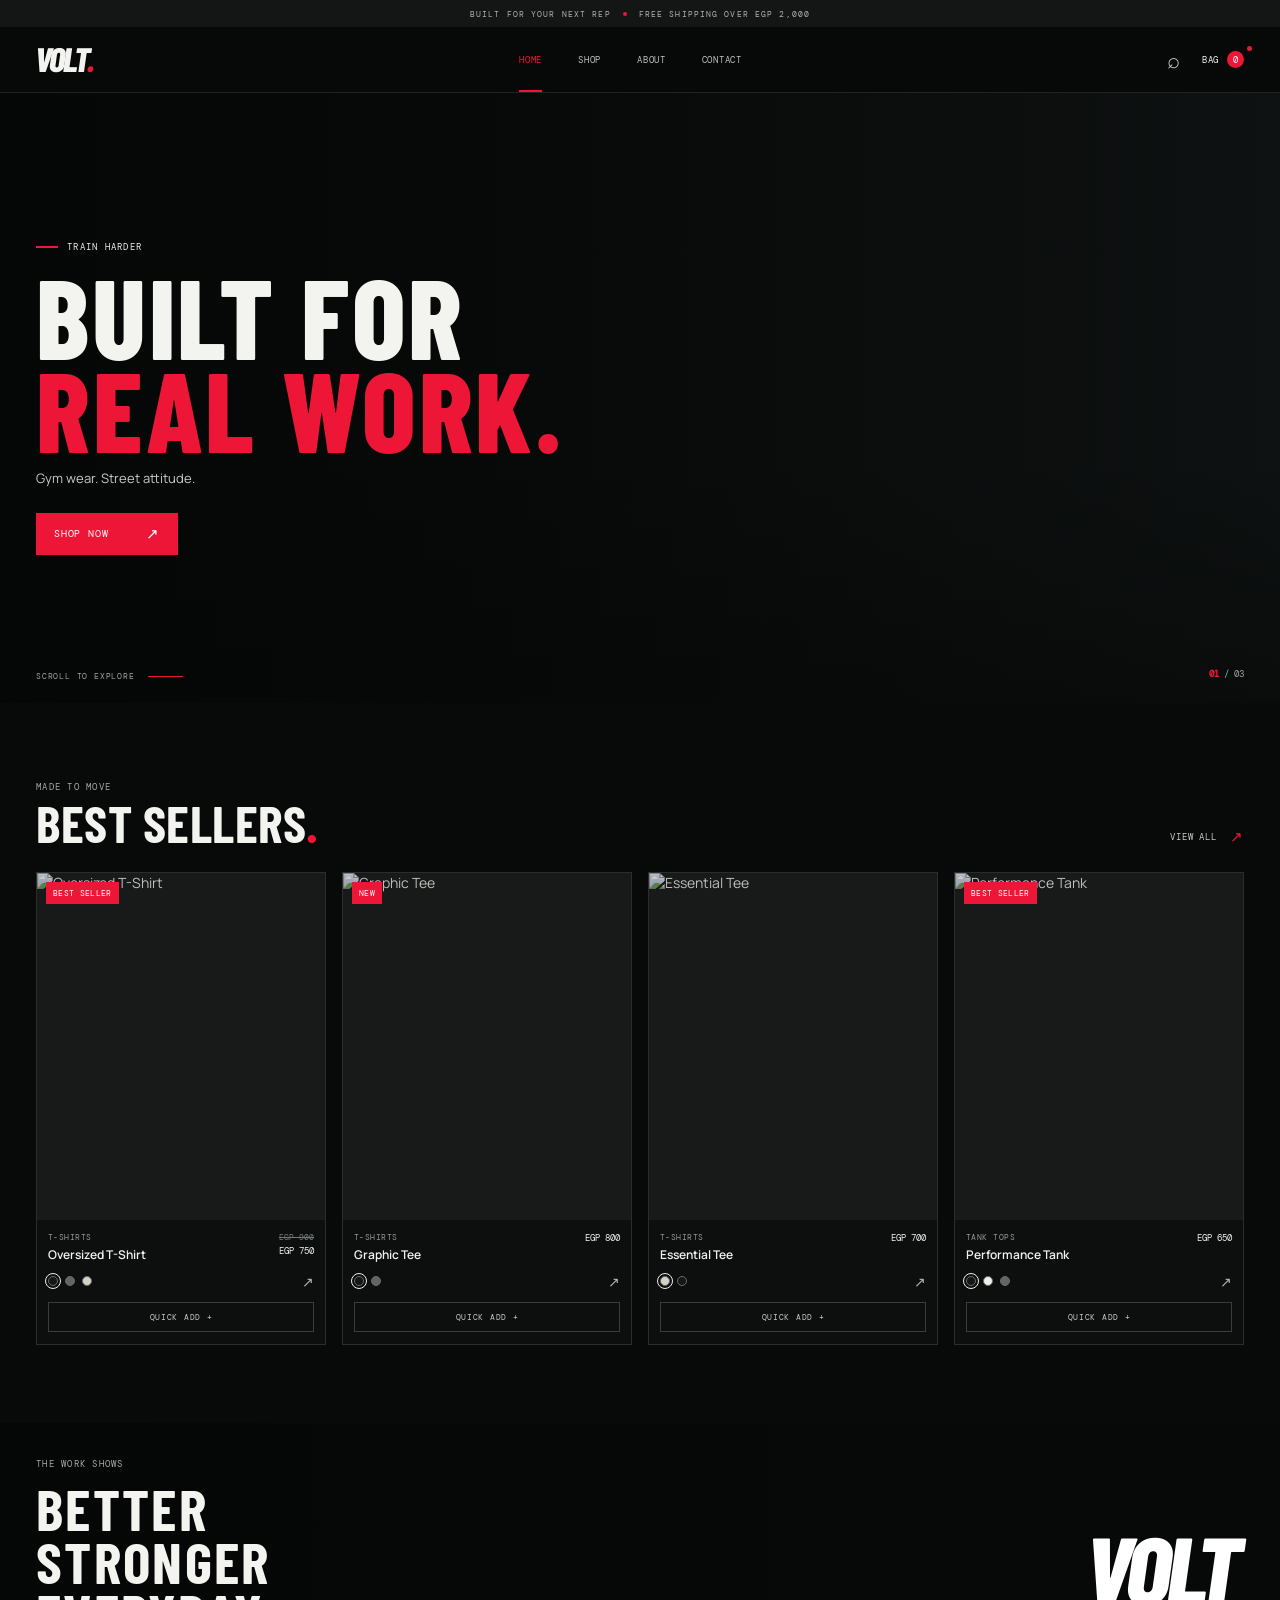
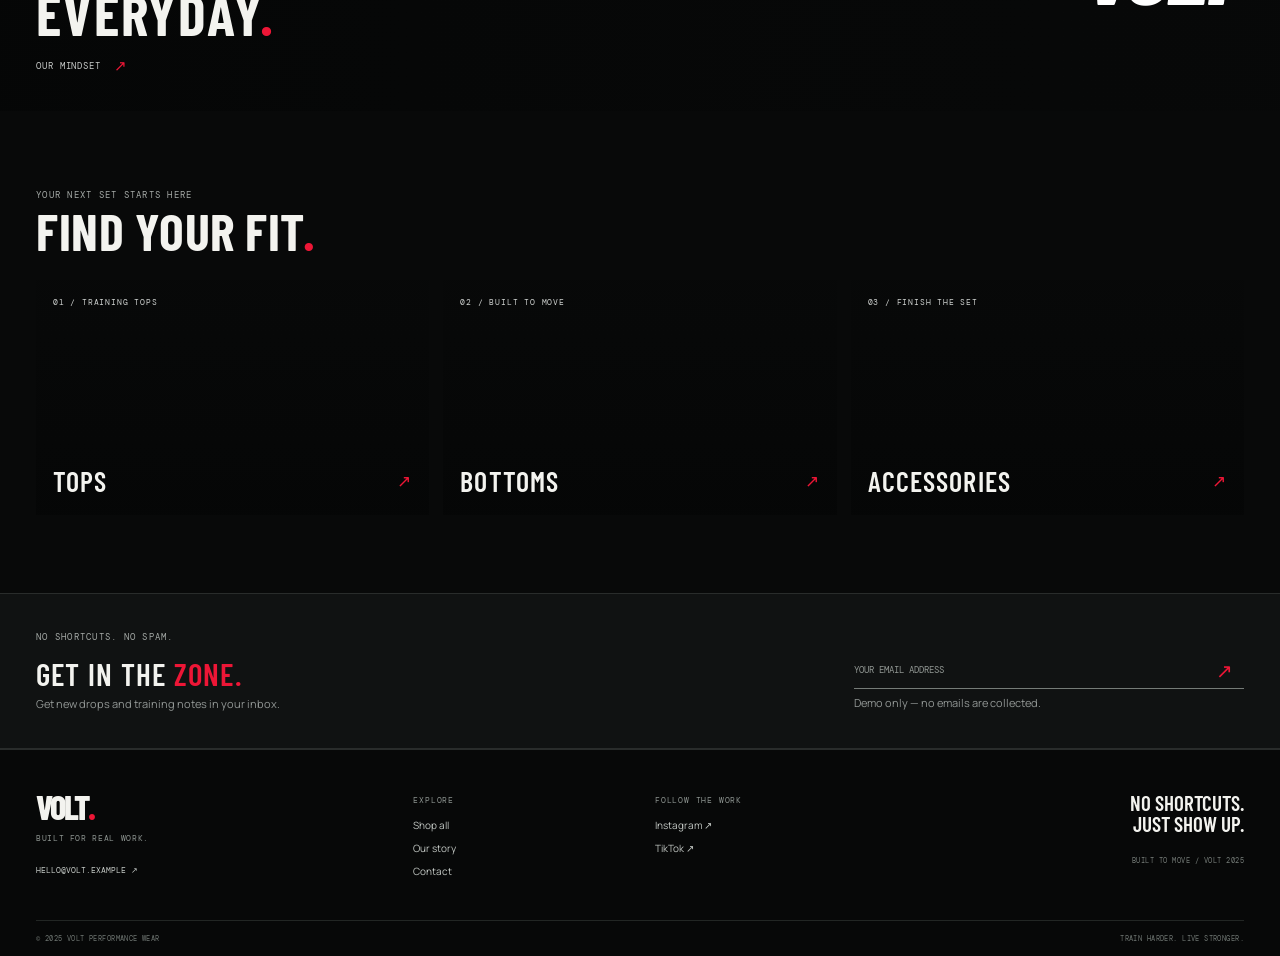
==== index.html @ fbf5b7d9 "Build VOLT storefront frontend" ====
<!doctype html>
<html lang="en">
<head>
  <meta charset="utf-8">
  <meta name="viewport" content="width=device-width, initial-scale=1">
  <meta name="theme-color" content="#080909">
  <meta name="description" content="VOLT performance wear. Gym-ready essentials for your next personal best.">
  <title>VOLT — Built for real work</title>
  <link rel="preconnect" href="https://fonts.googleapis.com">
  <link rel="preconnect" href="https://fonts.gstatic.com" crossorigin>
  <link href="https://fonts.googleapis.com/css2?family=Barlow+Condensed:wght@500;600;700;800;900&family=DM+Mono:wght@400;500&family=Manrope:wght@400;500;600;700&display=swap" rel="stylesheet">
  <link rel="stylesheet" href="assets/css/styles.css">
  <script defer src="assets/js/catalog.js"></script>
  <script defer src="assets/js/store.js"></script>
  <script defer src="assets/js/site.js"></script>
  <script defer src="assets/js/product-card.js"></script>
  <script defer src="assets/js/home.js"></script>
</head>
<body data-page="home">
  <div id="site-header"></div>
  <main>
    <section class="hero">
      <div class="hero-photo" role="img" aria-label="Athlete training in a dark gym"></div>
      <div class="hero-shade"></div>
      <div class="hero-inner wrap">
        <p class="kicker"><span></span> TRAIN HARDER</p>
        <h1>BUILT FOR<br><span>REAL WORK.</span></h1>
        <p class="hero-description">Gym wear. Street attitude.</p>
        <a class="button button-red" href="shop.html">SHOP NOW <span>↗</span></a>
      </div>
      <div class="hero-scroll"><span>SCROLL TO EXPLORE</span><i></i></div>
      <div class="hero-count"><b>01</b> / 03</div>
    </section>

    <section class="section wrap" aria-labelledby="best-sellers-title">
      <div class="section-head"><div><p class="eyebrow">MADE TO MOVE</p><h2 id="best-sellers-title">BEST SELLERS<span class="red-dot">.</span></h2></div><a class="arrow-link" href="shop.html">VIEW ALL <span>↗</span></a></div>
      <div class="product-grid" id="home-products"></div>
    </section>

    <section class="impact-banner impact-home">
      <div class="impact-shade"></div>
      <div class="impact-content wrap"><p class="eyebrow">THE WORK SHOWS</p><h2>BETTER<br>STRONGER<br>EVERYDAY<span>.</span></h2><a class="arrow-link" href="about.html">OUR MINDSET <span>↗</span></a></div>
      <div class="impact-mark">VOLT</div>
    </section>

    <section class="section wrap category-section">
      <div class="section-head"><div><p class="eyebrow">YOUR NEXT SET STARTS HERE</p><h2>FIND YOUR FIT<span class="red-dot">.</span></h2></div></div>
      <div class="category-grid">
          <a class="category-tile category-tops" href="shop.html?category=T-Shirts"><span>01 / TRAINING TOPS</span><b>TOPS <i>↗</i></b></a>
          <a class="category-tile category-bottoms" href="shop.html?category=Shorts"><span>02 / BUILT TO MOVE</span><b>BOTTOMS <i>↗</i></b></a>
        <a class="category-tile category-accessories" href="shop.html?category=Accessories"><span>03 / FINISH THE SET</span><b>ACCESSORIES <i>↗</i></b></a>
      </div>
    </section>

    <section class="newsletter-band"><div class="wrap newsletter-inner"><div><p class="eyebrow">NO SHORTCUTS. NO SPAM.</p><h2>GET IN THE <span>ZONE.</span></h2><p>Get new drops and training notes in your inbox.</p></div><form class="newsletter-form" data-demo-form><label class="sr-only" for="newsletter-email">Email address</label><input id="newsletter-email" type="email" required placeholder="YOUR EMAIL ADDRESS"><button type="submit" aria-label="Join newsletter">↗</button><p class="form-note" role="status">Demo only — no emails are collected.</p></form></div></section>
  </main>
  <div id="site-footer"></div>
</body>
</html>
---- assets/css/styles.css ----
/* 1. Colors, Fonts, And Basic Page Rules */
:root {
  --background: #080909;
  --panel: #111313;
  --panel-light: #171919;
  --text: #f3f3ef;
  --muted: #929795;
  --line: #292c2b;
  --red: #ed1636;
  --red-dark: #bc112b;
  --display-font: "Barlow Condensed", Impact, sans-serif;
  --body-font: "Manrope", Arial, sans-serif;
  --mono-font: "DM Mono", monospace;
}

* { box-sizing: border-box; }
html { scroll-behavior: smooth; }
body { margin: 0; background: var(--background); color: var(--text); font-family: var(--body-font); font-size: 14px; }
body, button, input, select, textarea { font-family: var(--body-font); }
button, input, select, textarea { color: inherit; }
button { cursor: pointer; }
a { color: inherit; text-decoration: none; }
img { display: block; max-width: 100%; }
.wrap { width: min(1240px, calc(100% - 72px)); margin-inline: auto; }
.hidden { display: none !important; }
.sr-only { position: absolute; width: 1px; height: 1px; padding: 0; margin: -1px; overflow: hidden; clip: rect(0, 0, 0, 0); white-space: nowrap; border: 0; }

/* 2. Announcement Bar And Navigation Bar */
.announcement { height: 27px; display: flex; justify-content: center; align-items: center; gap: 12px; background: #141616; color: #b0b4b2; font: 8px var(--mono-font); letter-spacing: .14em; }
.announcement i { width: 4px; height: 4px; background: var(--red); border-radius: 50%; }
.site-header { position: sticky; z-index: 20; top: 0; background: rgba(8, 9, 9, .95); border-bottom: 1px solid #202322; backdrop-filter: blur(12px); }
.nav-bar { height: 65px; display: flex; align-items: center; justify-content: space-between; }
.wordmark { font: 800 34px/.9 var(--display-font); letter-spacing: -.055em; transform: skew(-8deg); }
.wordmark span { color: var(--red); }
.main-nav { display: flex; align-items: center; gap: 36px; height: 100%; }
.main-nav a { position: relative; height: 100%; display: flex; align-items: center; color: #bfc2bf; font: 9px var(--mono-font); letter-spacing: .08em; transition: color .2s; }
.main-nav a::after { content: ""; position: absolute; bottom: 0; left: 0; width: 100%; height: 2px; background: var(--red); transform: scaleX(0); transform-origin: left; transition: transform .2s; }
.main-nav a:hover, .main-nav a.active { color: var(--red); }
.main-nav a.active::after, .main-nav a:hover::after { transform: scaleX(1); }
.nav-actions { display: flex; align-items: center; gap: 22px; }
.icon-link { color: #c9ccca; font-size: 22px; line-height: 1; }
.bag-link { position: relative; display: flex; align-items: center; gap: 8px; font: 9px var(--mono-font); letter-spacing: .06em; }
.bag-link #bag-count { min-width: 17px; height: 17px; display: grid; place-items: center; border-radius: 50%; background: var(--red); color: white; font-size: 9px; }
.bag-dot { position: absolute; top: -5px; right: -8px; width: 5px; height: 5px; border-radius: 50%; background: var(--red); }
.menu-toggle { display: none; }

/* 3. Buttons, Headings, And Shared Section Layout */
.button { min-height: 42px; display: inline-flex; align-items: center; justify-content: space-between; gap: 24px; padding: 0 17px; border: 1px solid transparent; font: 10px var(--mono-font); letter-spacing: .08em; transition: background .2s, color .2s, transform .2s; }
.button span { font-size: 15px; }
.button-red { background: var(--red); color: #fff; }
.button-red:hover { background: #ff2949; transform: translateY(-2px); }
.button-outline { background: transparent; border-color: #646a67; }
.button-outline:hover { border-color: var(--red); color: var(--red); }
.section { padding-block: 78px; }
.eyebrow, .kicker { margin: 0 0 12px; color: #a5aaa7; font: 9px var(--mono-font); letter-spacing: .14em; }
.kicker { display: flex; align-items: center; gap: 9px; color: #eee; }
.kicker span { width: 22px; height: 2px; display: inline-block; background: var(--red); }
.section-head { display: flex; align-items: end; justify-content: space-between; gap: 20px; margin-bottom: 25px; }
.section-head .eyebrow { margin-bottom: 6px; }
.section-head h2, .page-title-row h1, .about-hero h1 { margin: 0; font: 700 clamp(32px, 4.4vw, 52px)/.92 var(--display-font); letter-spacing: .01em; }
.red-dot, .section-head h2 span, .order-summary h2 span { color: var(--red); }
.arrow-link { display: inline-flex; align-items: center; gap: 13px; color: #c9ccca; font: 9px var(--mono-font); letter-spacing: .1em; transition: color .2s; }
.arrow-link span { color: var(--red); font-size: 15px; }
.arrow-link:hover { color: var(--red); }

/* 4. Home Page Hero */
.hero { position: relative; min-height: min(600px, 66vw); min-height: clamp(430px, 58vw, 610px); display: flex; align-items: center; overflow: hidden; background: #101313; }
.hero-photo, .hero-shade { position: absolute; inset: 0; }
.hero-photo { background: url("https://images.unsplash.com/photo-1583454110551-21f2fa2afe61?auto=format&fit=crop&w=2000&q=90") center 40%/cover no-repeat; filter: saturate(.58); }
.hero-shade { background: linear-gradient(90deg, rgba(5, 6, 6, .96) 0%, rgba(5, 6, 6, .8) 36%, rgba(5, 6, 6, .1) 100%), linear-gradient(0deg, rgba(4, 5, 5, .45), transparent 40%); }
.hero-inner { position: relative; z-index: 1; padding-block: 65px; }
.hero h1, .about-hero h1 { margin: 16px 0 14px; font: 800 clamp(60px, 9.2vw, 112px)/.83 var(--display-font); letter-spacing: .025em; }
.hero h1 span { color: var(--red); }
.hero-description { margin: 0 0 26px; color: #c8ccca; font-size: 13px; }
.hero .button { min-width: 142px; }
.hero-scroll { position: absolute; bottom: 22px; left: max(36px, calc((100vw - 1240px)/2)); display: flex; align-items: center; gap: 13px; color: #a1a6a3; font: 8px var(--mono-font); letter-spacing: .1em; }
.hero-scroll i { width: 35px; height: 1px; background: var(--red); }
.hero-count { position: absolute; bottom: 23px; right: max(36px, calc((100vw - 1240px)/2)); color: #a1a6a3; font: 9px var(--mono-font); }
.hero-count b { color: var(--red); }

/* 5. Product Cards */
.product-grid { display: grid; grid-template-columns: repeat(4, minmax(0, 1fr)); gap: 16px; }
.product-card { min-width: 0; padding: 0 0 12px; border: 1px solid #292d2c; background: #0d0f0f; transition: border-color .2s, transform .2s; }
.product-card:hover { border-color: #565b58; transform: translateY(-2px); }
.product-image { position: relative; display: block; aspect-ratio: .83; overflow: hidden; background: #171a19; }
.product-image img { width: 100%; height: 100%; object-fit: cover; filter: brightness(.78) saturate(.7); transition: transform .4s, filter .3s; }
.product-card:hover .product-image img { transform: scale(1.04); filter: brightness(.9) saturate(.85); }
.product-badge { position: absolute; top: 9px; left: 9px; padding: 6px 7px; background: var(--red); color: white; font: 8px var(--mono-font); letter-spacing: .04em; }
.quick-view { position: absolute; right: 0; bottom: 0; left: 0; display: flex; align-items: center; justify-content: space-between; padding: 10px 12px; background: rgba(8, 9, 9, .88); font: 8px var(--mono-font); letter-spacing: .08em; transform: translateY(100%); transition: transform .2s; }
.quick-view b { color: var(--red); font-size: 15px; }
.product-card:hover .quick-view { transform: translateY(0); }
.product-card-info { display: flex; justify-content: space-between; gap: 8px; padding: 12px 11px 0; }
.product-category { margin: 0 0 4px; color: var(--muted); font: 8px var(--mono-font); letter-spacing: .06em; text-transform: uppercase; }
.product-card h3 { margin: 0; font-size: 12px; font-weight: 600; }
.product-prices { display: flex; flex-direction: column; align-items: end; gap: 3px; white-space: nowrap; font: 9px var(--mono-font); }
.product-prices del { color: #747a77; font-size: 8px; }
.product-card-bottom { display: flex; justify-content: space-between; align-items: center; padding: 9px 11px 0; }
.mini-swatches, .detail-colors { display: flex; align-items: center; gap: 7px; }
.mini-swatch { width: 10px; height: 10px; display: inline-block; border: 1px solid #666d69; border-radius: 50%; background: var(--swatch); }
.mini-swatch.selected { outline: 1px solid #eee; outline-offset: 2px; }
.card-arrow { color: #aeb3b0; font-size: 14px; }
.quick-add { width: calc(100% - 22px); margin: 11px 11px 0; padding: 9px 5px; border: 1px solid #393e3b; background: transparent; color: #c5c9c6; font: 8px var(--mono-font); letter-spacing: .09em; transition: border .2s, color .2s, background .2s; }
.quick-add:hover { border-color: var(--red); background: var(--red); color: white; }

/* 6. Home Page Categories And Brand Banners */
.impact-banner { position: relative; min-height: 270px; display: flex; align-items: center; overflow: hidden; background: #111414; }
.impact-home { background: url("https://images.unsplash.com/photo-1534438327276-14e5300c3a48?auto=format&fit=crop&w=1800&q=85") center 50%/cover no-repeat; }
.impact-cart { min-height: 210px; margin-top: 75px; background: url("https://images.unsplash.com/photo-1583454110551-21f2fa2afe61?auto=format&fit=crop&w=1700&q=85") center 44%/cover no-repeat; }
.impact-shade { position: absolute; inset: 0; background: linear-gradient(90deg, rgba(5, 6, 6, .93), rgba(5, 6, 6, .44) 60%, rgba(5, 6, 6, .25)); }
.impact-content { position: relative; z-index: 1; padding-block: 35px; }
.impact-content h2 { margin: 0 0 14px; font: 700 clamp(32px, 5vw, 58px)/.91 var(--display-font); letter-spacing: .04em; }
.impact-content h2 span { color: var(--red); }
.impact-mark { position: absolute; right: max(40px, calc((100vw - 1240px)/2)); color: white; font: 800 clamp(40px, 8vw, 95px) var(--display-font); letter-spacing: -.05em; transform: skew(-8deg); }
.category-grid { display: grid; grid-template-columns: repeat(3, 1fr); gap: 14px; }
.category-tile { position: relative; min-height: 235px; display: flex; flex-direction: column; justify-content: space-between; padding: 17px; overflow: hidden; background-position: center; background-size: cover; isolation: isolate; }
.category-tile::before { position: absolute; z-index: -1; inset: 0; content: ""; background: linear-gradient(0deg, rgba(5, 6, 6, .9), rgba(5, 6, 6, .15)); transition: background .2s; }
.category-tile:hover::before { background: linear-gradient(0deg, rgba(5, 6, 6, .9), rgba(5, 6, 6, .4)); }
.category-tile span { color: #d0d3d1; font: 8px var(--mono-font); letter-spacing: .1em; }
.category-tile b { display: flex; justify-content: space-between; align-items: center; font: 600 28px var(--display-font); letter-spacing: .04em; }
.category-tile i { color: var(--red); font: normal 17px var(--body-font); }
.category-tops { background-image: url("https://images.unsplash.com/photo-1521572163474-6864f9cf17ab?auto=format&fit=crop&w=800&q=85"); }
.category-bottoms { background-image: url("https://images.unsplash.com/photo-1591195853828-11db59a44f6b?auto=format&fit=crop&w=800&q=85"); }
.category-accessories { background-image: url("https://images.unsplash.com/photo-1553062407-98eeb64c6a62?auto=format&fit=crop&w=800&q=85"); }
.newsletter-band { padding-block: 37px; border-block: 1px solid var(--line); background: #101212; }
.newsletter-inner { display: flex; justify-content: space-between; align-items: center; gap: 35px; }
.newsletter-inner h2 { margin: 0 0 4px; font: 600 31px var(--display-font); letter-spacing: .04em; }
.newsletter-inner h2 span { color: var(--red); }
.newsletter-inner p:not(.eyebrow) { margin: 0; color: var(--muted); font-size: 11px; }
.newsletter-form { position: relative; width: min(390px, 45%); display: flex; border-bottom: 1px solid #757b77; }
.newsletter-form input { flex: 1; min-width: 0; padding: 12px 0; border: 0; outline: 0; background: none; font: 9px var(--mono-font); }
.newsletter-form input::placeholder { color: #919793; }
.newsletter-form button { width: 39px; border: 0; background: none; color: var(--red); font-size: 20px; }
.newsletter-form .form-note { position: absolute; top: 100%; left: 0; padding-top: 7px; color: #747b77; font-size: 9px; }

/* 7. Shop Page And Filters */
.page-main { padding-top: 47px; padding-bottom: 80px; }
.page-title-row { display: flex; align-items: end; justify-content: space-between; gap: 25px; margin-bottom: 33px; }
.page-title-row .eyebrow { margin-bottom: 9px; }
.page-title-row h1 { font-size: clamp(48px, 7vw, 78px); }
.page-title-note { margin: 0 0 5px; color: var(--muted); font: 8px var(--mono-font); letter-spacing: .1em; }
.shop-layout { display: grid; grid-template-columns: 190px minmax(0, 1fr); gap: 28px; }
.filters { align-self: start; padding: 0 15px 15px 0; border-right: 1px solid var(--line); }
.filter-head { display: flex; justify-content: space-between; align-items: center; padding-bottom: 13px; border-bottom: 1px solid var(--line); }
.filter-head h2 { margin: 0; font: 600 14px var(--display-font); letter-spacing: .08em; }
.filter-head button, .cart-items-heading button { padding: 4px 0; border: 0; background: none; color: #9da29f; font: 8px var(--mono-font); }
.filter-head button:hover, .cart-items-heading button:hover { color: var(--red); }
.filter-group { padding: 17px 0; border-bottom: 1px solid var(--line); }
.filter-group h3 { margin: 0 0 12px; color: #d1d4d2; font: 9px var(--mono-font); letter-spacing: .08em; }
.filter-options { display: flex; flex-direction: column; gap: 9px; }
.category-filter { display: flex; justify-content: space-between; padding: 0; border: 0; background: none; color: #9da29f; text-align: left; font-size: 10px; }
.category-filter span { color: #666d69; font: 8px var(--mono-font); }
.category-filter.selected, .category-filter:hover { color: var(--red); }
.size-filter-list { display: flex; flex-wrap: wrap; gap: 6px; }
.filter-check input, .color-filter input { position: absolute; width: 1px; height: 1px; opacity: 0; }
.filter-check span { min-width: 29px; height: 28px; display: grid; place-items: center; border: 1px solid #3b403e; color: #b4b9b6; font: 8px var(--mono-font); cursor: pointer; }
.filter-check input:checked + span, .filter-check input:focus-visible + span { border-color: var(--red); color: var(--red); }
.color-filter-list { display: flex; flex-wrap: wrap; gap: 9px 12px; }
.color-filter { position: relative; display: flex; align-items: center; gap: 6px; cursor: pointer; }
.color-filter span { width: 13px; height: 13px; border: 1px solid #6a706c; border-radius: 50%; background: var(--swatch); }
.color-filter input:checked + span { outline: 1px solid white; outline-offset: 2px; }
.color-filter small { color: #a1a6a3; font-size: 8px; }
.price-range { width: 100%; height: 3px; accent-color: var(--red); cursor: pointer; }
.price-labels { display: flex; justify-content: space-between; margin-top: 9px; color: #969c98; font: 8px var(--mono-font); }
.filter-note { margin: 16px 0 0; color: #656c68; font: 7px/1.6 var(--mono-font); letter-spacing: .05em; }
.shop-tools { display: flex; justify-content: space-between; align-items: center; gap: 18px; padding-bottom: 12px; border-bottom: 1px solid var(--line); }
.shop-search { width: min(300px, 50%); display: flex; align-items: center; gap: 9px; }
.search-icon { color: var(--red); font-size: 19px; }
.shop-search input { width: 100%; padding: 8px 0; border: 0; outline: 0; background: transparent; font: 8px var(--mono-font); letter-spacing: .06em; }
.shop-search input::placeholder { color: #8b918e; }
.sort-select { display: flex; align-items: center; gap: 8px; color: #919793; font: 8px var(--mono-font); }
.sort-select select { padding: 7px 20px 7px 5px; border: 0; background: #0c0e0e; color: var(--text); font: 9px var(--body-font); }
.active-filters { min-height: 8px; display: flex; gap: 6px; padding-top: 10px; }
.active-filter { padding: 4px 7px; border: 1px solid #444946; color: #aeb3b0; font: 8px var(--mono-font); }
.results-meta { display: flex; justify-content: space-between; margin: 8px 0 13px; color: #929894; font: 8px var(--mono-font); letter-spacing: .07em; }
.shop-grid { grid-template-columns: repeat(3, minmax(0, 1fr)); gap: 13px; }
.no-results { min-height: 340px; display: flex; flex-direction: column; align-items: center; justify-content: center; text-align: center; }
.no-results-mark { color: var(--red); font: 700 40px var(--display-font); }
.no-results h2 { margin: 10px 0; font: 600 23px var(--display-font); }
.no-results p { margin: 0 0 18px; color: var(--muted); font-size: 11px; }

/* 8. Product Detail Page */
.product-page { padding-top: 23px; }
.breadcrumbs { display: flex; gap: 9px; margin-bottom: 21px; color: #7f8581; font: 8px var(--mono-font); }
.breadcrumbs a { color: #c8ccca; }
.product-detail { display: grid; grid-template-columns: 1.08fr .92fr; gap: 6%; align-items: start; }
.product-gallery { position: relative; display: grid; grid-template-columns: 62px minmax(0, 1fr); gap: 10px; }
.thumbnail-list { display: flex; flex-direction: column; gap: 8px; }
.thumbnail-button { aspect-ratio: .83; padding: 0; border: 1px solid #343937; background: var(--panel); overflow: hidden; }
.thumbnail-button.selected { border-color: var(--red); }
.thumbnail-button img { width: 100%; height: 100%; object-fit: cover; opacity: .7; }
.thumbnail-button.selected img { opacity: 1; }
.main-product-image { aspect-ratio: .84; overflow: hidden; background: var(--panel); }
.main-product-image img { width: 100%; height: 100%; object-fit: cover; filter: saturate(.72); }
.gallery-count { position: absolute; right: 11px; bottom: 11px; padding: 6px; background: rgba(5, 6, 6, .76); color: #d5d8d6; font: 8px var(--mono-font); }
.product-information { padding-top: 8px; }
.product-information h1 { margin: 0; font: 600 clamp(34px, 4vw, 49px)/.95 var(--display-font); letter-spacing: .025em; text-transform: uppercase; }
.rating-line { display: flex; align-items: center; gap: 10px; margin: 12px 0 17px; }
.rating-line span { color: var(--red); letter-spacing: 2px; }
.rating-line i { color: #676d69; font-style: normal; }
.rating-line small { color: #929895; font: 8px var(--mono-font); }
.detail-price { display: flex; align-items: center; gap: 10px; margin: 0 0 16px; font: 16px var(--mono-font); }
.detail-price del { color: #777d79; font-size: 10px; }
.detail-description { max-width: 470px; margin: 0 0 18px; padding-bottom: 18px; border-bottom: 1px solid var(--line); color: #adb2af; font-size: 11px; line-height: 1.8; }
.product-option { padding: 14px 0; border-bottom: 1px solid var(--line); }
.option-title { display: flex; justify-content: space-between; align-items: center; margin-bottom: 11px; color: #e1e3e1; font: 9px var(--mono-font); letter-spacing: .08em; }
.option-title button { padding: 0; border: 0; background: none; color: var(--red); font: 8px var(--mono-font); }
.size-buttons { display: flex; gap: 7px; }
.size-button { min-width: 37px; height: 34px; border: 1px solid #444a46; background: transparent; font: 9px var(--mono-font); }
.size-button:hover, .size-button.selected { border-color: var(--red); color: var(--red); }
.selection-message { min-height: 12px; margin: 7px 0 0; color: var(--red); font: 8px var(--mono-font); }
.detail-color { width: 19px; height: 19px; border: 2px solid var(--background); border-radius: 50%; outline: 1px solid #5b625e; background: var(--swatch); }
.detail-color.selected { outline-color: var(--red); }
.quantity-option { display: flex; justify-content: space-between; align-items: center; color: #d8dbd9; font: 9px var(--mono-font); }
.quantity-control { height: 31px; display: inline-flex; align-items: center; border: 1px solid #404643; }
.quantity-control button { width: 31px; height: 100%; border: 0; background: transparent; font-size: 14px; }
.quantity-control button:hover { color: var(--red); }
.quantity-control span { min-width: 25px; text-align: center; font: 9px var(--mono-font); }
.add-to-cart { width: 100%; margin-top: 15px; }
.add-message { min-height: 14px; margin: 8px 0; color: #d5d8d6; font: 8px var(--mono-font); }
.product-promises { display: grid; gap: 9px; margin-top: 16px; padding-top: 14px; border-top: 1px solid var(--line); color: #a1a7a3; font: 8px var(--mono-font); }
.related-section { padding-top: 74px; }

/* 9. Shopping Cart And Order Summary */
.cart-page .page-title-row { margin-bottom: 22px; }
.cart-layout { display: grid; grid-template-columns: minmax(0, 1fr) 320px; align-items: start; gap: 42px; }
.cart-items-heading { display: flex; justify-content: space-between; align-items: center; padding: 12px 0; border-bottom: 1px solid var(--line); }
.cart-items-heading h2 { margin: 0; font: 600 14px var(--display-font); letter-spacing: .07em; }
.cart-items-heading h2 span { color: var(--muted); font: 9px var(--mono-font); }
.cart-item { display: flex; gap: 16px; padding: 15px 0; border-bottom: 1px solid var(--line); }
.cart-item-image { width: 105px; flex: 0 0 auto; aspect-ratio: .8; overflow: hidden; background: var(--panel); }
.cart-item-image img { width: 100%; height: 100%; object-fit: cover; }
.cart-item-details { flex: 1; display: flex; justify-content: space-between; gap: 15px; padding-block: 4px; }
.cart-item-details h3 { margin: 0 0 7px; font-size: 12px; font-weight: 600; }
.cart-variant { margin: 0; color: #969c98; font-size: 9px; }
.cart-item-controls { display: flex; flex-direction: column; align-items: end; justify-content: space-between; }
.cart-item-controls strong { font: 10px var(--mono-font); white-space: nowrap; }
.remove-item { padding: 0; border: 0; background: none; color: #828985; font: 8px var(--mono-font); text-decoration: underline; }
.remove-item:hover { color: var(--red); }
.order-summary { padding: 19px; border: 1px solid #292e2b; background: #0f1111; }
.order-summary .eyebrow { margin-bottom: 6px; font-size: 8px; }
.order-summary h2 { margin: 0 0 20px; font: 600 25px var(--display-font); }
.summary-line { display: flex; justify-content: space-between; gap: 12px; padding: 12px 0; border-top: 1px solid #2a2e2c; color: #adb2af; font: 8px var(--mono-font); }
.summary-line strong { color: var(--text); font-weight: 400; white-space: nowrap; }
.discount-line strong { color: #a9d879; }
.shipping-hint { margin: 1px 0 12px; color: #878e89; font-size: 9px; }
.summary-total { display: flex; justify-content: space-between; align-items: center; padding: 14px 0; border-top: 1px solid #555c58; font: 10px var(--mono-font); }
.summary-total strong { font-size: 18px; }
.promo-form { display: flex; margin-block: 11px 5px; border: 1px solid #3b413e; }
.promo-form input { flex: 1; min-width: 0; padding: 10px 8px; border: 0; outline: 0; background: transparent; font: 8px var(--mono-font); }
.promo-form input::placeholder { color: #818884; }
.promo-form button { padding: 0 10px; border: 0; border-left: 1px solid #3b413e; background: transparent; font: 8px var(--mono-font); }
.promo-form button:hover { color: var(--red); }
.promo-message { min-height: 13px; margin: 5px 0 9px; color: #a9d879; font-size: 9px; }
.checkout-button { width: 100%; }
.demo-note { margin: 9px 0; color: #787f7b; font-size: 8px; line-height: 1.6; text-align: center; }
.continue-link { display: block; margin-top: 18px; color: #b9bfbb; font: 8px var(--mono-font); letter-spacing: .05em; }
.continue-link:hover { color: var(--red); }
.empty-cart { min-height: 320px; display: flex; flex-direction: column; align-items: center; justify-content: center; text-align: center; }
.empty-cart-mark { color: var(--red); font: 700 45px var(--display-font); }
.empty-cart h2 { margin: 10px 0; font: 600 25px var(--display-font); }
.empty-cart p { margin: 0 0 17px; color: var(--muted); font-size: 11px; }

/* 10. About Page */
.about-hero { position: relative; min-height: 430px; display: flex; align-items: center; overflow: hidden; background: #111414; }
.about-photo, .about-shade { position: absolute; inset: 0; }
.about-photo { background: url("https://images.unsplash.com/photo-1517836357463-d25dfeac3438?auto=format&fit=crop&w=1900&q=85") center 35%/cover no-repeat; filter: saturate(.55); }
.about-shade { background: linear-gradient(90deg, rgba(5, 6, 6, .94), rgba(5, 6, 6, .55) 55%, rgba(5, 6, 6, .1)); }
.about-hero-copy { position: relative; z-index: 1; padding-block: 50px; }
.about-hero h1 { font-size: clamp(62px, 9vw, 105px); }
.about-hero h1 span, .about-copy h2 span, .about-cta h2 span { color: var(--red); }
.about-hero-copy > p:last-child { color: #c4c9c6; font-size: 12px; }
.about-story { display: grid; grid-template-columns: .7fr 1.3fr; gap: 60px; padding-block: 80px; }
.story-index { color: #757c78; font: 8px var(--mono-font); letter-spacing: .06em; }
.about-copy h2, .about-cta h2 { margin: 0 0 17px; font: 600 clamp(38px, 5.3vw, 59px)/.94 var(--display-font); }
.about-copy > p { max-width: 590px; color: #aeb4b0; font-size: 12px; line-height: 1.9; }
.about-copy .button { margin-top: 12px; }
.values-band { padding-block: 44px; border-block: 1px solid var(--line); background: #0f1111; }
.values-grid { display: grid; grid-template-columns: repeat(3, 1fr); gap: 30px; }
.values-grid article { padding-right: 24px; border-right: 1px solid var(--line); }
.values-grid article:last-child { border: 0; }
.values-grid article > span { color: var(--red); font: 9px var(--mono-font); }
.values-grid h3 { margin: 10px 0 5px; font: 600 20px var(--display-font); letter-spacing: .06em; }
.values-grid p { max-width: 270px; margin: 0; color: #989e9a; font-size: 10px; line-height: 1.7; }
.about-cta { padding-block: 75px; }
.about-cta h2 { margin-bottom: 19px; font-size: clamp(55px, 8vw, 86px); }

/* 11. Contact Page */
.contact-layout { display: grid; grid-template-columns: .85fr 1.15fr; gap: 70px; padding-block: 18px 45px; }
.contact-info h2 { margin: 0 0 13px; font: 600 34px/.98 var(--display-font); }
.contact-info > p { max-width: 340px; color: #9fa5a1; font-size: 11px; line-height: 1.8; }
.contact-detail { display: flex; flex-direction: column; gap: 5px; margin-top: 25px; }
.contact-detail span, .contact-note { color: #7d8480; font: 8px var(--mono-font); letter-spacing: .06em; }
.contact-detail a { color: #e1e3e1; font: 9px var(--mono-font); }
.contact-detail a:hover { color: var(--red); }
.contact-form { display: grid; grid-template-columns: 1fr; gap: 8px; }
.contact-form label { margin-top: 8px; color: #d8dcda; font: 8px var(--mono-font); letter-spacing: .08em; }
.contact-form input, .contact-form select, .contact-form textarea { width: 100%; padding: 11px 10px; border: 1px solid #343a37; border-radius: 0; outline: 0; background: #101212; color: var(--text); font-size: 10px; }
.contact-form input:focus, .contact-form select:focus, .contact-form textarea:focus { border-color: var(--red); }
.contact-form input::placeholder, .contact-form textarea::placeholder { color: #777e79; }
.contact-form textarea { resize: vertical; }
.contact-form .button { justify-self: start; margin-top: 7px; }
.contact-form .form-note { min-height: 14px; margin: 0; color: #bac0bc; font-size: 9px; }

/* 12. Footer */
.site-footer { border-top: 1px solid var(--line); background: #070808; }
.footer-main { display: grid; grid-template-columns: 1.15fr .7fr .85fr 1fr; gap: 30px; padding-block: 42px; }
.footer-brand p { margin: 9px 0 15px; color: #8d9490; font: 8px var(--mono-font); letter-spacing: .08em; }
.footer-email { color: #c6cbc7; font: 8px var(--mono-font); }
.footer-email:hover { color: var(--red); }
.footer-column { display: flex; flex-direction: column; align-items: start; gap: 9px; }
.footer-column h2 { margin: 3px 0 4px; color: #8d9490; font: 8px var(--mono-font); letter-spacing: .1em; }
.footer-column a { color: #c2c7c3; font-size: 10px; }
.footer-column a:hover { color: var(--red); }
.footer-note { justify-self: end; text-align: right; }
.footer-note p { margin: 0 0 13px; font: 600 21px/1.02 var(--display-font); }
.footer-note span { color: #767d79; font: 7px var(--mono-font); letter-spacing: .07em; }
.footer-bottom { display: flex; justify-content: space-between; gap: 20px; padding-block: 13px; border-top: 1px solid #222624; color: #6f7672; font: 7px var(--mono-font); letter-spacing: .06em; }

/* 13. Tablet Layout */
@media (max-width: 900px) {
  .wrap { width: calc(100% - 44px); }
  .main-nav { gap: 23px; }
  .product-grid { grid-template-columns: repeat(2, minmax(0, 1fr)); gap: 15px; }
  .shop-grid { grid-template-columns: repeat(2, minmax(0, 1fr)); }
  .shop-layout { grid-template-columns: 160px minmax(0, 1fr); gap: 18px; }
  .cart-layout { grid-template-columns: minmax(0, 1fr) 280px; gap: 22px; }
  .footer-main { grid-template-columns: repeat(2, 1fr); }
  .footer-note { justify-self: start; text-align: left; }
  .product-detail { gap: 4%; }
}

/* 14. Mobile Layout */
@media (max-width: 620px) {
  .wrap { width: calc(100% - 32px); }
  .announcement { height: 25px; gap: 7px; font-size: 7px; }
  .nav-bar { height: 59px; }
  .menu-toggle { width: 28px; height: 30px; display: flex; flex-direction: column; justify-content: center; gap: 6px; padding: 3px; border: 0; background: none; }
  .menu-toggle span { width: 20px; height: 1px; background: white; }
  .wordmark { font-size: 31px; }
  .main-nav { position: absolute; top: 59px; left: -16px; right: -16px; height: auto; display: none; align-items: stretch; flex-direction: column; gap: 0; padding: 7px 16px 15px; border-bottom: 1px solid var(--line); background: #090a0a; }
  .main-nav.is-open { display: flex; }
  .main-nav a { height: 40px; border-bottom: 1px solid #1e2220; }
  .main-nav a::after { display: none; }
  .nav-actions { gap: 14px; }
  .icon-link { font-size: 19px; }
  .bag-link { font-size: 8px; }
  .hero { min-height: 520px; }
  .hero-photo { background-position: 62% center; }
  .hero-shade { background: linear-gradient(90deg, rgba(5, 6, 6, .9), rgba(5, 6, 6, .48) 68%, rgba(5, 6, 6, .22)); }
  .hero h1 { font-size: clamp(58px, 15vw, 82px); }
  .hero-inner { padding-block: 52px; }
  .hero-scroll { left: 16px; font-size: 7px; }
  .hero-count { right: 16px; }
  .section { padding-block: 55px; }
  .section-head h2 { font-size: 36px; }
  .product-grid, .shop-grid { gap: 10px; }
  .product-card { padding-bottom: 9px; }
  .product-card-info { flex-direction: column; gap: 6px; padding: 9px 8px 0; }
  .product-card h3 { font-size: 11px; }
  .product-prices { flex-direction: row; align-items: center; gap: 6px; font-size: 8px; }
  .product-card-bottom { padding: 7px 8px 0; }
  .quick-add { width: calc(100% - 16px); margin: 8px 8px 0; padding-block: 8px; font-size: 7px; }
  .quick-view { display: none; }
  .product-badge { top: 6px; left: 6px; padding: 5px; font-size: 7px; }
  .impact-banner { min-height: 225px; }
  .impact-mark { right: 15px; opacity: .8; }
  .category-grid { grid-template-columns: 1fr; gap: 10px; }
  .category-tile { min-height: 185px; }
  .newsletter-inner { align-items: start; flex-direction: column; gap: 18px; }
  .newsletter-form { width: 100%; margin-bottom: 14px; }
  .page-main { padding-top: 34px; padding-bottom: 55px; }
  .page-title-row { align-items: start; flex-direction: column; gap: 10px; margin-bottom: 23px; }
  .page-title-row h1 { font-size: 59px; }
  .page-title-note { margin: 0; }
  .shop-layout { grid-template-columns: 1fr; gap: 17px; }
  .filters { padding: 0 0 8px; border-right: 0; border-bottom: 1px solid var(--line); }
  .filter-head { padding-top: 8px; }
  .filter-group { padding: 12px 0; }
  .filter-options { display: grid; grid-template-columns: repeat(2, 1fr); }
  .filter-note { display: none; }
  .shop-tools { align-items: start; flex-direction: column; gap: 10px; }
  .shop-search { width: 100%; }
  .sort-select { width: 100%; justify-content: end; }
  .results-meta { font-size: 7px; }
  .product-detail { grid-template-columns: 1fr; gap: 24px; }
  .product-gallery { grid-template-columns: 49px minmax(0, 1fr); gap: 7px; }
  .product-information h1 { font-size: 43px; }
  .related-section { padding-top: 50px; }
  .cart-layout { grid-template-columns: 1fr; gap: 24px; }
  .cart-item { gap: 10px; }
  .cart-item-image { width: 78px; }
  .cart-item-details { flex-direction: column; gap: 10px; }
  .cart-item-controls { align-items: start; flex-direction: row; flex-wrap: wrap; justify-content: start; gap: 12px; }
  .cart-item-controls .quantity-control { height: 27px; }
  .cart-item-controls .quantity-control button { width: 25px; }
  .cart-item-controls .quantity-control span { min-width: 19px; }
  .impact-cart { margin-top: 45px; }
  .about-hero { min-height: 390px; }
  .about-hero h1 { font-size: clamp(60px, 14vw, 80px); }
  .about-story { grid-template-columns: 1fr; gap: 13px; padding-block: 55px; }
  .values-grid { grid-template-columns: 1fr; gap: 20px; }
  .values-grid article { padding: 0 0 16px; border-right: 0; border-bottom: 1px solid var(--line); }
  .about-cta { padding-block: 55px; }
  .contact-layout { grid-template-columns: 1fr; gap: 28px; }
  .footer-main { grid-template-columns: 1fr 1fr; gap: 25px 15px; padding-block: 32px; }
  .footer-note { justify-self: start; text-align: left; }
  .footer-bottom { font-size: 6px; }
}

/* 15. Reduced Motion */
@media (prefers-reduced-motion: reduce) {
  *, *::before, *::after { scroll-behavior: auto !important; transition-duration: .01ms !important; animation-duration: .01ms !important; }
}
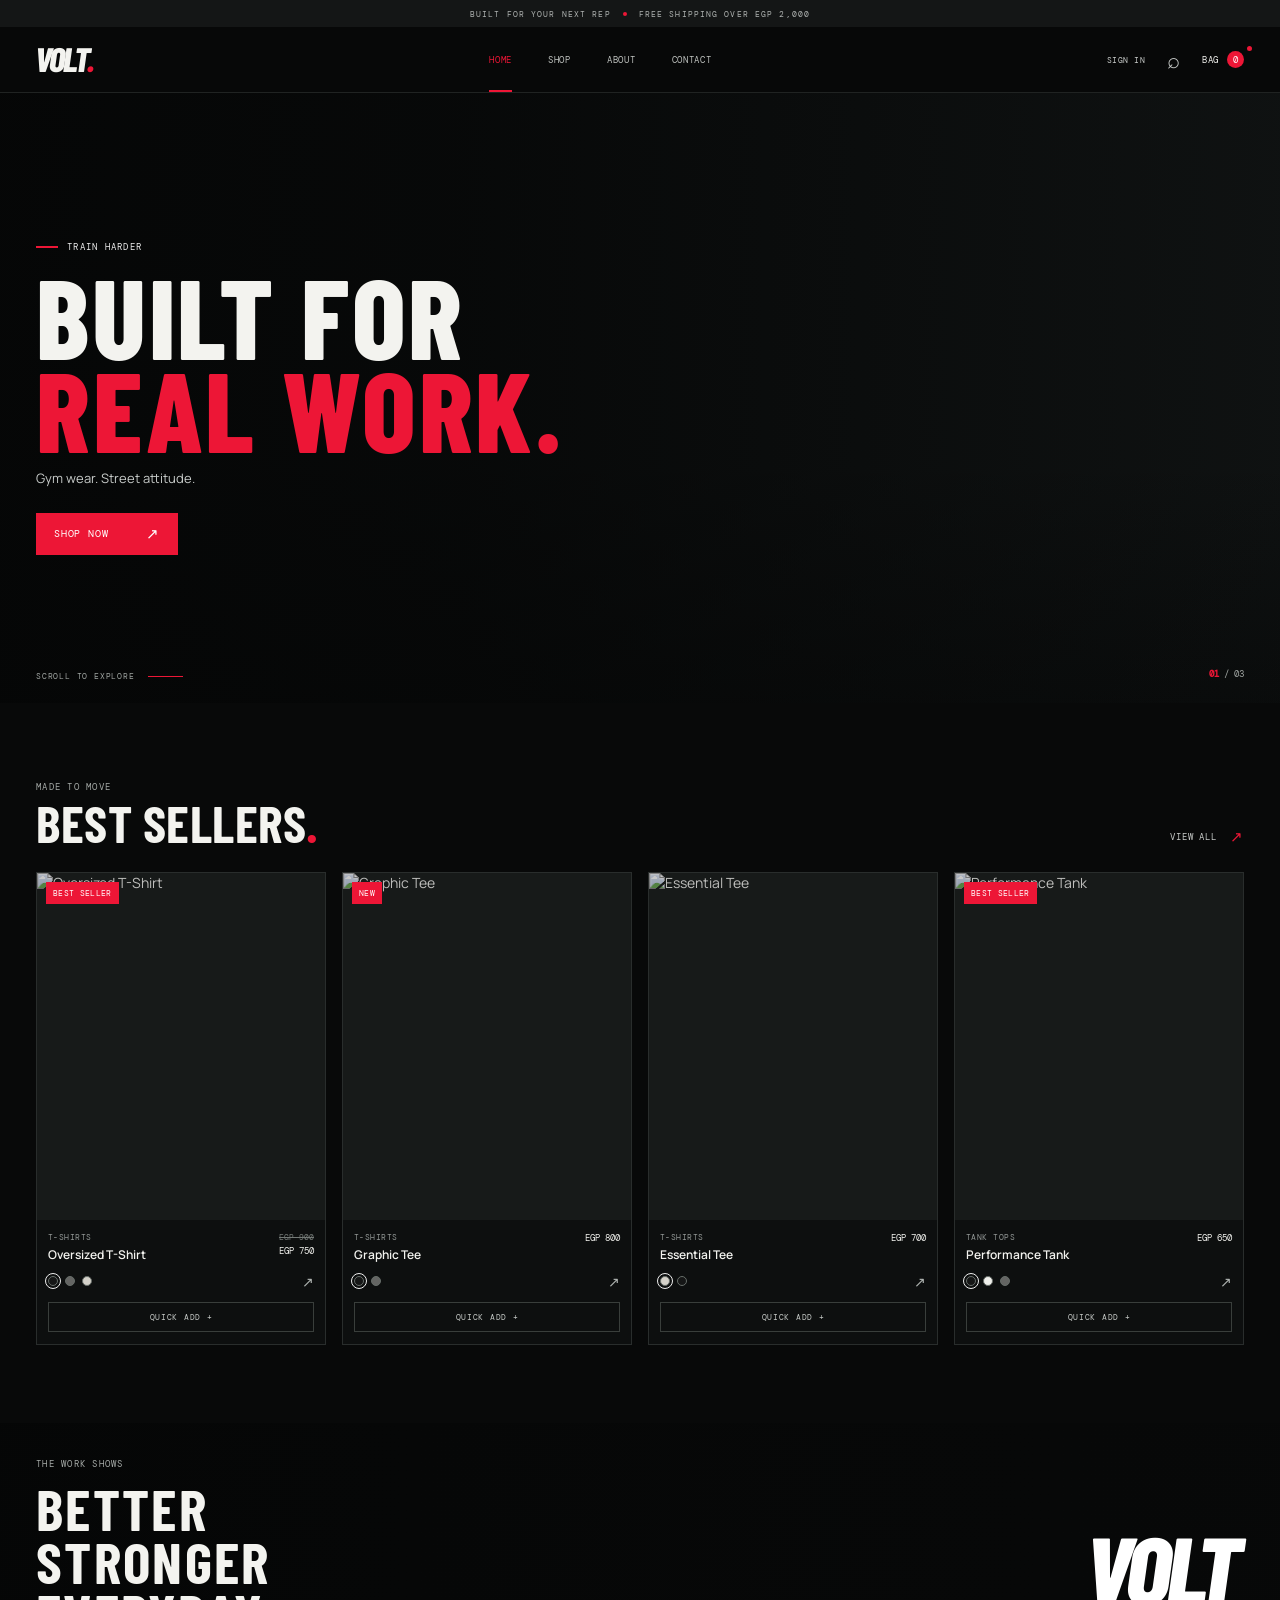
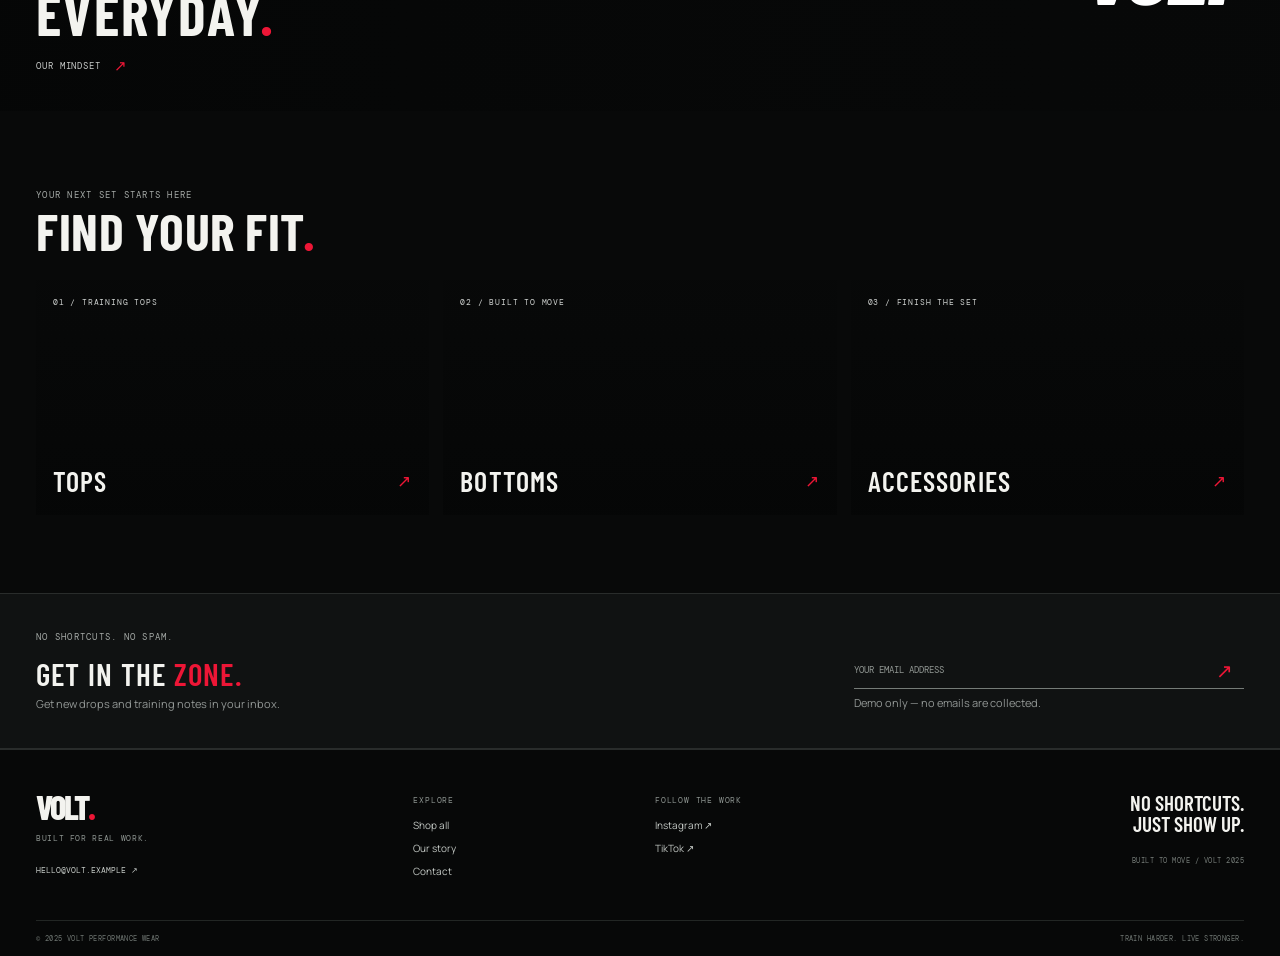
==== commit 8f9e3417: "Add Supabase account authentication" ====
--- a/index.html
+++ b/index.html
@@ -12,6 +12,9 @@
   <link rel="stylesheet" href="assets/css/styles.css">
   <script defer src="assets/js/catalog.js"></script>
   <script defer src="assets/js/store.js"></script>
+  <script defer src="https://cdn.jsdelivr.net/npm/@supabase/supabase-js@2"></script>
+  <script defer src="assets/js/supabase-config.js"></script>
+  <script defer src="assets/js/supabase-client.js"></script>
   <script defer src="assets/js/site.js"></script>
   <script defer src="assets/js/product-card.js"></script>
   <script defer src="assets/js/home.js"></script>
--- a/assets/css/styles.css
+++ b/assets/css/styles.css
@@ -301,7 +301,34 @@
 .contact-form .button { justify-self: start; margin-top: 7px; }
 .contact-form .form-note { min-height: 14px; margin: 0; color: #bac0bc; font-size: 9px; }
 
-/* 12. Footer */
+/* 12. Account And Authentication Pages */
+.account-link { color: #c9ccca; font: 8px var(--mono-font); letter-spacing: .06em; white-space: nowrap; }
+.account-link:hover { color: var(--red); }
+.auth-page, .account-page { min-height: 62vh; }
+.auth-layout { display: grid; grid-template-columns: minmax(0, .9fr) minmax(320px, .8fr); align-items: start; gap: clamp(35px, 8vw, 105px); max-width: 980px; margin: 18px auto 55px; }
+.auth-intro { padding-top: 24px; }
+.auth-intro h2 { margin: 10px 0 14px; font: 700 clamp(46px, 7vw, 76px)/.88 var(--display-font); }
+.auth-intro h2::first-line { color: var(--text); }
+.auth-intro > p:last-child { max-width: 350px; color: #9fa5a1; font-size: 11px; line-height: 1.8; }
+.auth-card { padding: 22px; border: 1px solid #292e2b; background: #0d0f0f; }
+.auth-tabs { display: grid; grid-template-columns: 1fr 1fr; margin-bottom: 13px; border-bottom: 1px solid var(--line); }
+.auth-tab { padding: 12px 6px; border: 0; border-bottom: 2px solid transparent; background: none; color: #909793; font: 8px var(--mono-font); letter-spacing: .06em; }
+.auth-tab.active { border-bottom-color: var(--red); color: white; }
+.auth-form { gap: 7px; }
+.auth-form .button { justify-self: stretch; margin-top: 9px; }
+.auth-form-heading { margin: 8px 0; color: #e1e3e1; font: 600 22px var(--display-font); letter-spacing: .04em; }
+.auth-text-button { justify-self: start; padding: 5px 0; border: 0; background: none; color: #aeb3b0; font: 8px var(--mono-font); letter-spacing: .06em; }
+.auth-text-button:hover { color: var(--red); }
+.auth-status { min-height: 20px !important; margin-top: 12px !important; line-height: 1.6; }
+.auth-status.error, .form-note.error { color: #ff7588; }
+.account-layout { display: grid; grid-template-columns: minmax(0, .8fr) minmax(320px, 1fr); align-items: start; gap: 55px; max-width: 980px; margin: 15px auto 65px; }
+.account-summary { padding: 22px; border: 1px solid #292e2b; background: #0d0f0f; }
+.account-summary h2 { margin: 7px 0; font: 600 34px/.98 var(--display-font); overflow-wrap: anywhere; }
+.account-email, .account-note { color: #9fa5a1; font-size: 10px; overflow-wrap: anywhere; }
+.account-note { padding-top: 15px; border-top: 1px solid var(--line); font: 8px var(--mono-font); letter-spacing: .05em; }
+.account-form { padding: 22px; border: 1px solid #292e2b; background: #0d0f0f; }
+
+/* 13. Footer */
 .site-footer { border-top: 1px solid var(--line); background: #070808; }
 .footer-main { display: grid; grid-template-columns: 1.15fr .7fr .85fr 1fr; gap: 30px; padding-block: 42px; }
 .footer-brand p { margin: 9px 0 15px; color: #8d9490; font: 8px var(--mono-font); letter-spacing: .08em; }
@@ -316,7 +343,7 @@
 .footer-note span { color: #767d79; font: 7px var(--mono-font); letter-spacing: .07em; }
 .footer-bottom { display: flex; justify-content: space-between; gap: 20px; padding-block: 13px; border-top: 1px solid #222624; color: #6f7672; font: 7px var(--mono-font); letter-spacing: .06em; }
 
-/* 13. Tablet Layout */
+/* 14. Tablet Layout */
 @media (max-width: 900px) {
   .wrap { width: calc(100% - 44px); }
   .main-nav { gap: 23px; }
@@ -329,7 +356,7 @@
   .product-detail { gap: 4%; }
 }
 
-/* 14. Mobile Layout */
+/* 15. Mobile Layout */
 @media (max-width: 620px) {
   .wrap { width: calc(100% - 32px); }
   .announcement { height: 25px; gap: 7px; font-size: 7px; }
@@ -342,6 +369,7 @@
   .main-nav a { height: 40px; border-bottom: 1px solid #1e2220; }
   .main-nav a::after { display: none; }
   .nav-actions { gap: 14px; }
+  .account-link { font-size: 7px; }
   .icon-link { font-size: 19px; }
   .bag-link { font-size: 8px; }
   .hero { min-height: 520px; }
@@ -402,12 +430,16 @@
   .values-grid article { padding: 0 0 16px; border-right: 0; border-bottom: 1px solid var(--line); }
   .about-cta { padding-block: 55px; }
   .contact-layout { grid-template-columns: 1fr; gap: 28px; }
+  .auth-layout, .account-layout { grid-template-columns: 1fr; gap: 22px; margin-top: 8px; }
+  .auth-intro { padding-top: 0; }
+  .auth-intro h2 { font-size: 58px; }
+  .auth-card, .account-form, .account-summary { padding: 16px; }
   .footer-main { grid-template-columns: 1fr 1fr; gap: 25px 15px; padding-block: 32px; }
   .footer-note { justify-self: start; text-align: left; }
   .footer-bottom { font-size: 6px; }
 }
 
-/* 15. Reduced Motion */
+/* 16. Reduced Motion */
 @media (prefers-reduced-motion: reduce) {
   *, *::before, *::after { scroll-behavior: auto !important; transition-duration: .01ms !important; animation-duration: .01ms !important; }
 }
